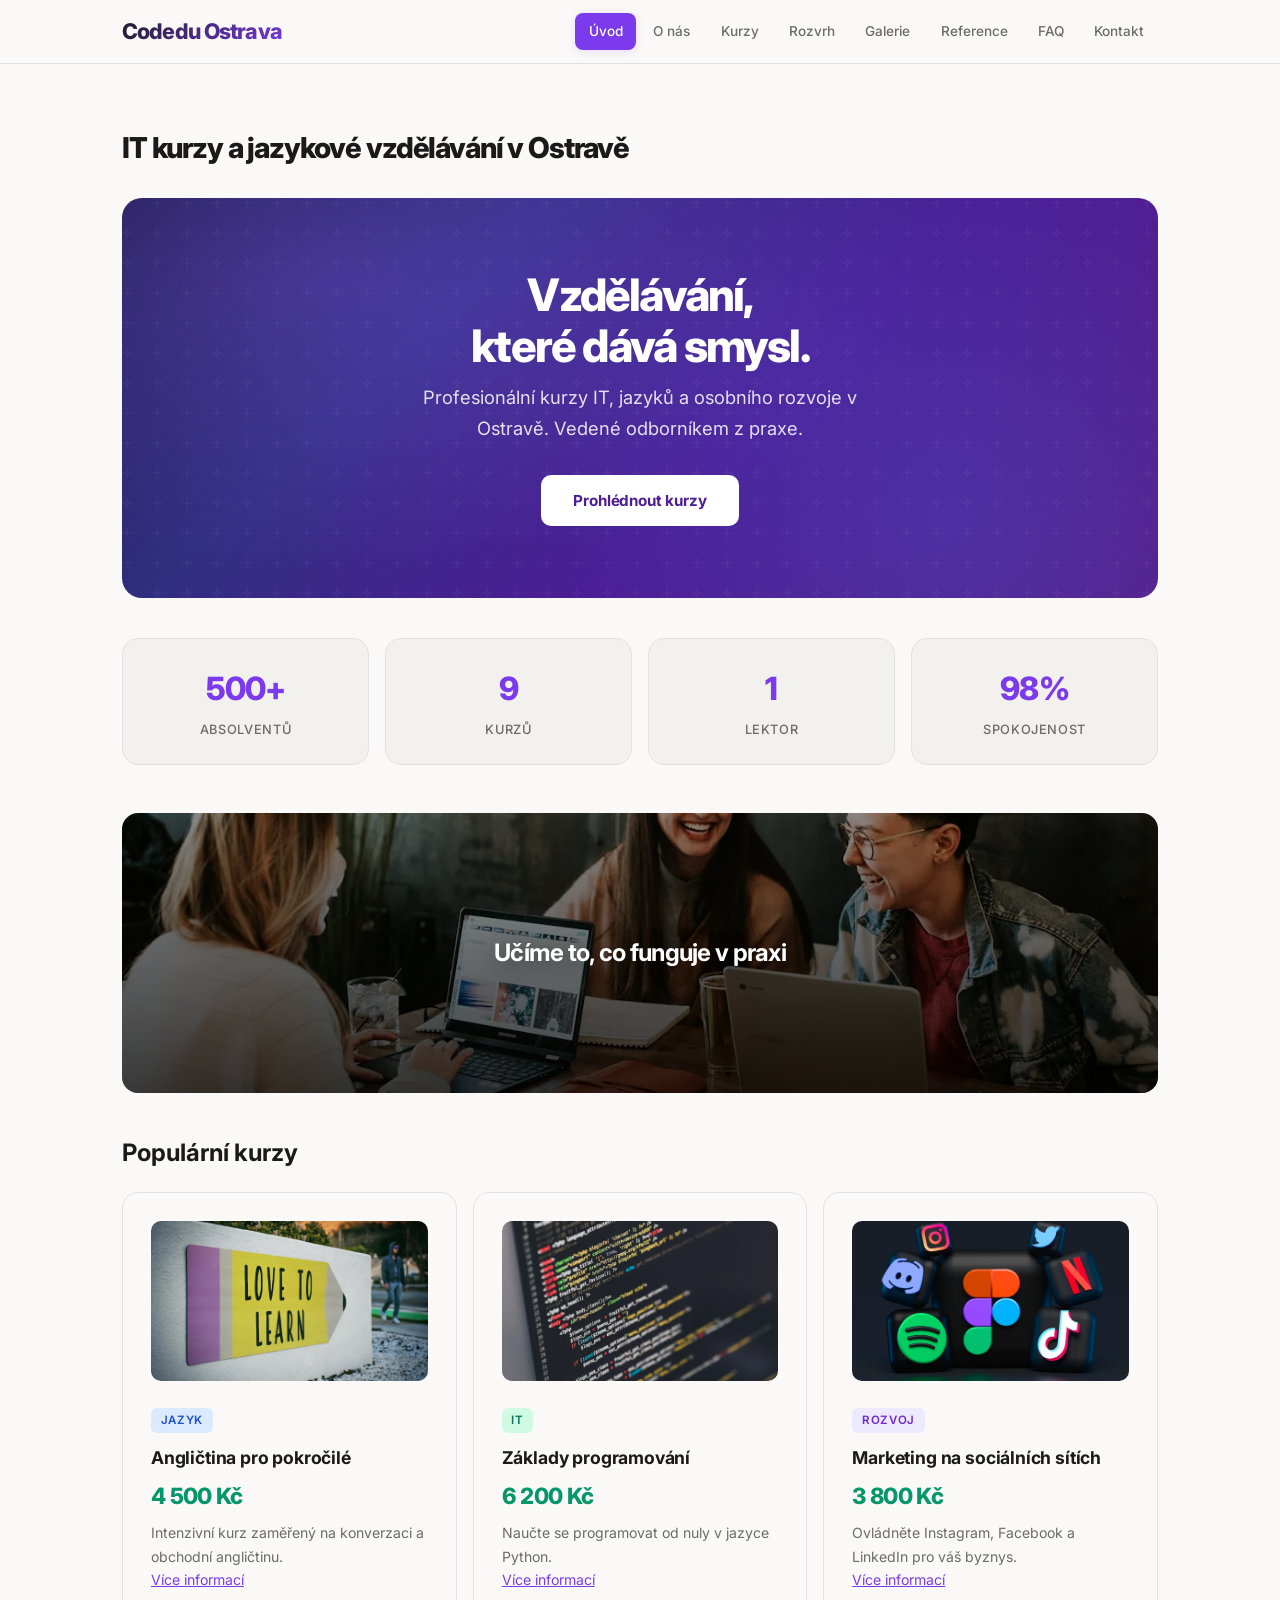
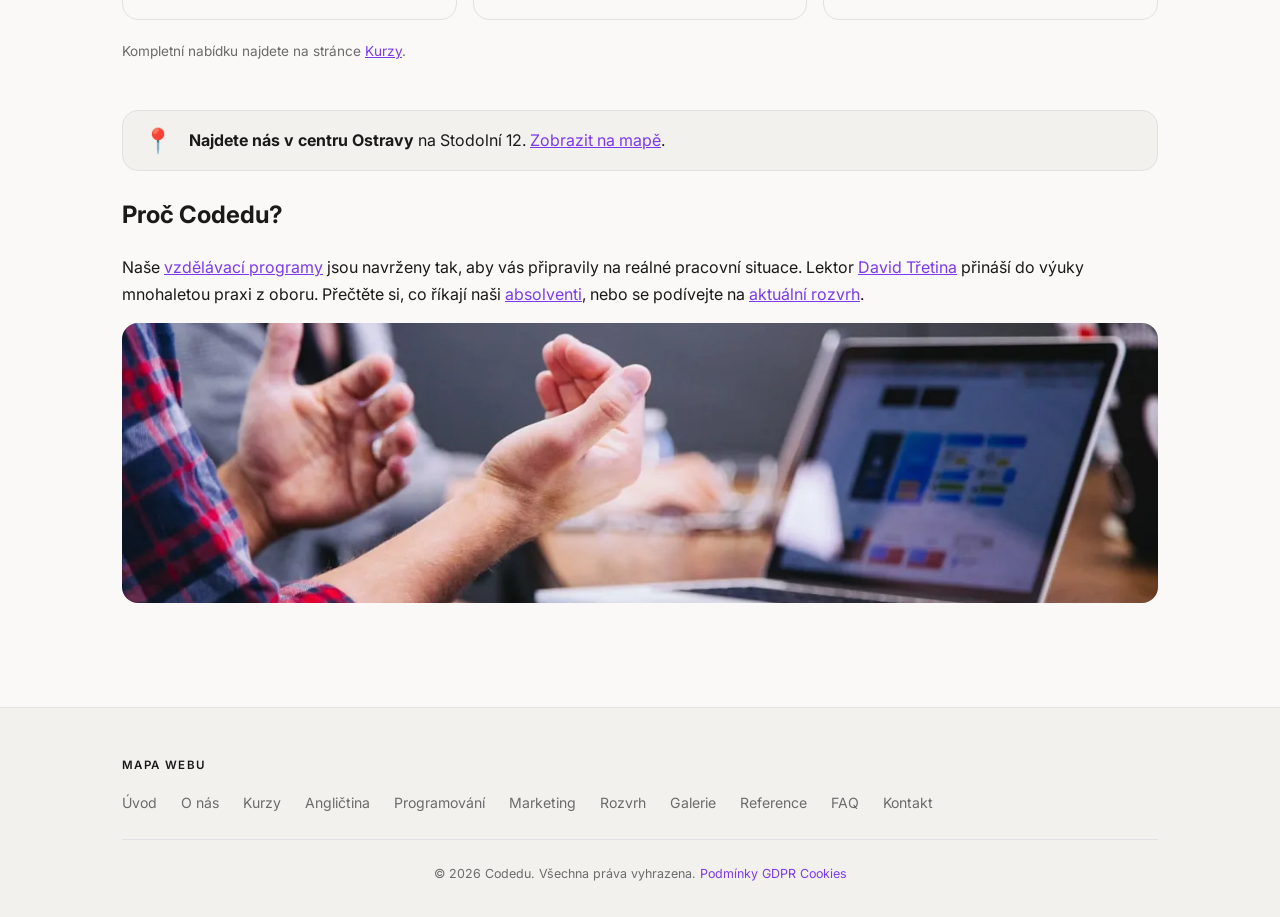
==== index.html @ c267776b "Add preconnect hints for Google Fonts origins (fonts.googleapis.com for the CSS, fonts.gstatic.com w" ====
<!DOCTYPE html>
<html lang="cs">
<head>
    <meta charset="UTF-8">
    <meta name="viewport" content="width=device-width, initial-scale=1">
    <meta name="description" content="Profesionální IT kurzy, jazykové vzdělávání a kurzy osobního rozvoje v Ostravě. Vedeno odborníkem z praxe – Codedu Ostrava.">
    <title>IT kurzy a jazykové vzdělávání v Ostravě | Codedu Ostrava</title>
    <link rel="preload" as="image" href="img/studenti-vyuka.webp" type="image/webp" fetchpriority="high">
    <link rel="preconnect" href="https://fonts.googleapis.com">
    <link rel="preconnect" href="https://fonts.gstatic.com" crossorigin>
    <link rel="stylesheet" href="https://fonts.googleapis.com/css2?family=Inter:wght@400;500;600;700;800&display=swap">
    <link rel="stylesheet" href="css/normalize.css">
    <link rel="stylesheet" href="css/style.css">
</head>
<body>
    <div class="page-wrapper">
    <header class="site-header">
        <a href="index.html" class="logo">Codedu Ostrava</a>
        <nav>
            <ul>
                <li><a href="index.html" class="active">Úvod</a></li>
                <li><a href="o-nas/">O nás</a></li>
                <li><a href="kurzy/">Kurzy</a></li>
                <li><a href="rozvrh/">Rozvrh</a></li>
                <li><a href="galerie/">Galerie</a></li>
                <li><a href="reference/">Reference</a></li>
                <li><a href="faq/">FAQ</a></li>
                <li><a href="kontakt/">Kontakt</a></li>
            </ul>
        </nav>
    </header>

        <main class="main-content">
            <h1>IT kurzy a jazykové vzdělávání v Ostravě</h1>

            <section>
                <div class="hero">
                    <h2>Vzdělávání,<br>které dává smysl.</h2>
                    <p>Profesionální kurzy IT, jazyků a osobního rozvoje v Ostravě. Vedené odborníkem z praxe.</p>
                    <a href="kurzy/" class="btn">Prohlédnout kurzy</a>
                </div>

                <div class="stats">
                    <div class="stat">
                        <div class="number">500+</div>
                        <div class="label">Absolventů</div>
                    </div>
                    <div class="stat">
                        <div class="number">9</div>
                        <div class="label">Kurzů</div>
                    </div>
                    <div class="stat">
                        <div class="number">1</div>
                        <div class="label">Lektor</div>
                    </div>
                    <div class="stat">
                        <div class="number">98%</div>
                        <div class="label">Spokojenost</div>
                    </div>
                </div>
            </section>

            <div class="img-banner">
                <picture>
                    <source type="image/webp" srcset="img/studenti-vyuka.webp">
                    <img src="img/studenti-vyuka.jpg" width="1200" height="800" alt="Studenti při výuce v centru Codedu Ostrava" fetchpriority="high">
                </picture>
                <div class="overlay">
                    <p>Učíme to, co funguje v praxi</p>
                </div>
            </div>

            <section>
                <header>
                    <h2>Populární kurzy</h2>
                </header>
                <div class="card-grid">
                    <div class="card">
                        <picture>
                            <source type="image/webp" srcset="img/anglictina.webp">
                            <img src="img/anglictina.jpg" width="1200" height="800" alt="Lektor vyučuje angličtinu pro pokročilé" loading="lazy">
                        </picture>
                        <span class="tag lang">Jazyk</span>
                        <h3>Angličtina pro pokročilé</h3>
                        <p class="price">4 500 Kč</p>
                        <p>Intenzivní kurz zaměřený na konverzaci a obchodní angličtinu.</p>
                        <p><a href="kurzy/anglictina/">Více informací</a></p>
                    </div>
                    <div class="card">
                        <picture>
                            <source type="image/webp" srcset="img/programovani.webp">
                            <img src="img/programovani.jpg" width="1200" height="800" alt="Studenti se učí programování v Pythonu" loading="lazy">
                        </picture>
                        <span class="tag it">IT</span>
                        <h3>Základy programování</h3>
                        <p class="price">6 200 Kč</p>
                        <p>Naučte se programovat od nuly v jazyce Python.</p>
                        <p><a href="kurzy/programovani/">Více informací</a></p>
                    </div>
                    <div class="card">
                        <picture>
                            <source type="image/webp" srcset="img/socialni-site.webp">
                            <img src="img/socialni-site.jpg" width="1200" height="800" alt="Marketing na sociálních sítích – přednáška" loading="lazy">
                        </picture>
                        <span class="tag dev">Rozvoj</span>
                        <h3>Marketing na sociálních sítích</h3>
                        <p class="price">3 800 Kč</p>
                        <p>Ovládněte Instagram, Facebook a LinkedIn pro váš byznys.</p>
                        <p><a href="kurzy/marketing/">Více informací</a></p>
                    </div>
                </div>
                <footer>
                    <p>Kompletní nabídku najdete na stránce <a href="kurzy/">Kurzy</a>.</p>
                </footer>
            </section>

            <div class="info-banner" role="note">
                <span class="info-banner-icon" aria-hidden="true">&#x1f4cd;</span>
                <p>
                    <strong>Najdete nás v centru Ostravy</strong> na Stodolní 12. <a href="kontakt/">Zobrazit na mapě</a>.
                </p>
            </div>

            <section>
                <header>
                    <h2>Proč Codedu?</h2>
                </header>
                <p>Naše <a href="kurzy/">vzdělávací programy</a> jsou navrženy tak, aby vás připravily na reálné pracovní situace. Lektor <a href="o-nas/">David Třetina</a> přináší do výuky mnohaletou praxi z oboru. Přečtěte si, co říkají naši <a href="reference/">absolventi</a>, nebo se podívejte na <a href="rozvrh/">aktuální rozvrh</a>.</p>
                <picture>
                    <source type="image/webp" srcset="img/kancelar.webp">
                    <img src="img/kancelar.jpg" width="1200" height="800" alt="Moderní vzdělávací prostor Codedu v Ostravě" loading="lazy" style="width:100%;height:280px;object-fit:cover;border-radius:var(--radius);margin-top:1rem;">
                </picture>
            </section>
        </main>

    <footer class="site-footer">
        <nav>
            <h3>Mapa webu</h3>
            <ul>
                <li><a href="index.html">Úvod</a></li>
                <li><a href="o-nas/">O nás</a></li>
                <li><a href="kurzy/">Kurzy</a></li>
                <li><a href="kurzy/anglictina/">Angličtina</a></li>
                <li><a href="kurzy/programovani/">Programování</a></li>
                <li><a href="kurzy/marketing/">Marketing</a></li>
                <li><a href="rozvrh/">Rozvrh</a></li>
                <li><a href="galerie/">Galerie</a></li>
                <li><a href="reference/">Reference</a></li>
                <li><a href="faq/">FAQ</a></li>
                <li><a href="kontakt/">Kontakt</a></li>
            </ul>
        </nav>
        <div class="copyright">
            <p>&copy; 2026 Codedu. Všechna práva vyhrazena. <a href="#">Podmínky</a> <a href="#">GDPR</a> <a href="#">Cookies</a></p>
        </div>
    </footer>
    </div>
    <script src="js/main.js" defer></script>
    <script src="js/gallery.js" defer></script>
</body>
</html>
---- css/style.css ----
/* Reset */
* {
    margin: 0;
    padding: 0;
    box-sizing: border-box;
}

:root {
    --bg: #faf9f7;
    --surface: #f3f1ed;
    --surface-2: #eae7e2;
    --surface-3: #e0ddd7;
    --border: #e0e1e5;
    --border-hover: #c5c7cc;
    --text: #1a1a1a;
    --text-muted: #6b6b6b;
    --accent: #7c3aed;
    --accent-2: #6d28d9;
    --accent-light: #ede9fe;
    --accent-glow: rgba(124, 58, 237, 0.08);
    --accent-glow-strong: rgba(124, 58, 237, 0.15);
    --green: #059669;
    --radius: 16px;
    --radius-sm: 10px;
    --shadow-sm: 0 1px 3px rgba(0, 0, 0, 0.06);
    --shadow-md: 0 4px 16px rgba(0, 0, 0, 0.08);
    --shadow-lg: 0 12px 40px rgba(0, 0, 0, 0.1);
}

@keyframes fadeUp {
    from { opacity: 0; transform: translateY(20px); }
    to { opacity: 1; transform: translateY(0); }
}

body {
    font-family: 'Inter', 'SF Pro Display', -apple-system, BlinkMacSystemFont, sans-serif;
    line-height: 1.65;
    color: var(--text);
    background: var(--bg);
    -webkit-font-smoothing: antialiased;
}

a {
    color: var(--accent);
    text-decoration: none;
    transition: color 0.25s;
}

a:hover {
    color: var(--accent-2);
}

.main-content p a,
.info-banner a {
    text-decoration: underline;
}

.info-banner {
    display: flex;
    align-items: center;
    gap: 1rem;
    padding: 1rem 1.25rem;
    margin-bottom: 1.5rem;
    border: 1px solid var(--border);
    border-radius: var(--radius);
    background: var(--surface);
}

.info-banner-icon {
    font-size: 1.5rem;
    line-height: 1;
}

.info-banner p {
    margin: 0;
}

/* ── Page wrapper ── */
.page-wrapper {
    min-height: 100vh;
    display: flex;
    flex-direction: column;
}

/* ── Header ── */
.site-header {
    border-bottom: 1px solid var(--border);
    display: flex;
    align-items: center;
    justify-content: space-between;
    padding: 0 max(2rem, calc((100% - 1100px) / 2 + 2rem));
    position: sticky;
    top: 0;
    z-index: 100;
    -webkit-backdrop-filter: blur(20px) saturate(1.4);
    background: rgba(250, 249, 247, 0.85);
}

.site-header .logo {
    padding: 0.85rem 0;
    text-decoration: none;
}

.site-header .logo:hover {
    text-decoration: none;
}

.site-header .logo {
    font-size: 1.35rem;
    font-weight: 800;
    letter-spacing: -0.04em;
    background: linear-gradient(135deg, #1a1a1a 0%, #7c3aed 100%);
    -webkit-background-clip: text;
    -webkit-text-fill-color: transparent;
}

.site-header nav ul {
    list-style: none;
    display: flex;
    gap: 0.2rem;
    margin: 0;
    padding: 0;
}

.site-header nav ul li a {
    display: block;
    padding: 0.45rem 0.85rem;
    color: var(--text-muted);
    font-size: 0.85rem;
    font-weight: 500;
    border-radius: 8px;
    transition: all 0.25s;
}

.site-header nav ul li a:hover {
    color: var(--text);
    background: var(--surface-2);
    text-decoration: none;
}

.site-header nav ul li a.active {
    color: #fff;
    background: var(--accent);
    text-decoration: none;
    box-shadow: 0 2px 10px var(--accent-glow-strong);
}

/* ── Page h1 ── */
.main-content > h1 {
    font-size: 1.8rem;
    font-weight: 800;
    color: var(--text);
    letter-spacing: -0.04em;
    line-height: 1.2;
    margin-bottom: 2rem;
}

/* ── Main ── */
.main-content {
    flex: 1;
    max-width: 1100px;
    width: 100%;
    margin: 0 auto;
    padding: 3rem 2rem;
    animation: fadeUp 0.6s ease-out;
}

.main-content > header {
    margin-bottom: 2.5rem;
}

.main-content > header h2 {
    font-size: 2.5rem;
    font-weight: 800;
    color: var(--text);
    letter-spacing: -0.04em;
    line-height: 1.2;
}

.main-content > header hgroup h2 {
    font-size: 2.5rem;
    font-weight: 800;
    color: var(--text);
    letter-spacing: -0.04em;
    line-height: 1.2;
}

.main-content > header hgroup h3 {
    font-size: 1.05rem;
    font-weight: 400;
    color: var(--text-muted);
    margin-top: 0.4rem;
}

/* ── Footer ── */
.site-footer {
    background: var(--surface);
    border-top: 1px solid var(--border);
    color: var(--text-muted);
    padding: 3rem max(2rem, calc((100% - 1100px) / 2 + 2rem)) 2rem;
    margin-top: auto;
}

.site-footer nav {
    margin-bottom: 1.5rem;
}

.site-footer nav h3 {
    color: var(--text);
    font-size: 0.72rem;
    font-weight: 600;
    text-transform: uppercase;
    letter-spacing: 0.12em;
    margin-bottom: 0.9rem;
}

.site-footer nav ul {
    list-style: none;
    display: flex;
    flex-wrap: wrap;
    gap: 0.4rem 1.5rem;
}

.site-footer nav ul li a {
    color: var(--text-muted);
    font-size: 0.88rem;
    transition: color 0.25s;
}

.site-footer nav ul li a:hover {
    color: var(--accent);
    text-decoration: none;
}

.site-footer .copyright {
    border-top: 1px solid var(--border);
    padding-top: 1.5rem;
    text-align: center;
    font-size: 0.78rem;
}

/* ── Sections ── */
section {
    margin-bottom: 3rem;
}

section > header {
    margin-bottom: 1.25rem;
}

section > header h3 {
    font-size: 1.25rem;
    font-weight: 700;
    color: var(--text);
    letter-spacing: -0.02em;
}

section > footer {
    margin-top: 1.25rem;
    font-size: 0.85rem;
    color: var(--text-muted);
}

/* ── Article ── */
article {
    background: var(--surface);
    border: 1px solid var(--border);
    border-radius: var(--radius);
    padding: 1.75rem;
    margin-bottom: 1rem;
    transition: border-color 0.3s, box-shadow 0.3s;
}

article:hover {
    border-color: var(--border-hover);
    box-shadow: var(--shadow-md);
}

article > header h3 {
    color: var(--text);
    font-weight: 700;
    margin-bottom: 0.4rem;
    letter-spacing: -0.01em;
}

article > header p {
    color: var(--text-muted);
    font-size: 0.88rem;
}

article > footer {
    margin-top: 1.25rem;
    font-size: 0.82rem;
    color: var(--text-muted);
    border-top: 1px solid var(--border);
    padding-top: 0.75rem;
}

/* ── Aside ── */
aside {
    background: var(--accent-light);
    border: 1px solid rgba(124, 58, 237, 0.15);
    border-left: 3px solid var(--accent);
    padding: 1.25rem 1.5rem;
    margin: 1.5rem 0;
    border-radius: var(--radius);
}

aside header h3 {
    font-size: 1rem;
    font-weight: 600;
    color: var(--accent-2);
    margin-bottom: 0.4rem;
}

/* ── hgroup ── */
hgroup h2 {
    font-size: 2.5rem;
    font-weight: 800;
    color: var(--text);
    letter-spacing: -0.04em;
}

hgroup h3 {
    font-size: 1.05rem;
    font-weight: 400;
    color: var(--text-muted);
    margin-top: 0.3rem;
}

/* ── Gallery ── */
.gallery {
    display: grid;
    grid-template-columns: repeat(auto-fill, minmax(240px, 1fr));
    gap: 1rem;
}

figure {
    margin: 0;
    border-radius: var(--radius);
    overflow: hidden;
    background: var(--bg);
    border: 1px solid var(--border);
    transition: transform 0.35s cubic-bezier(0.22, 1, 0.36, 1), border-color 0.35s, box-shadow 0.35s;
}

figure:hover {
    transform: translateY(-5px) scale(1.01);
    border-color: var(--border-hover);
    box-shadow: var(--shadow-lg);
}

figure img {
    width: 100%;
    height: 200px;
    object-fit: cover;
    display: block;
    transition: transform 0.5s cubic-bezier(0.22, 1, 0.36, 1);
}

figure:hover img {
    transform: scale(1.05);
}

figcaption {
    padding: 0.85rem 1rem;
    font-size: 0.85rem;
    color: var(--text-muted);
}

/* ── Forms ── */
/* ── Contact layout ── */
.contact-layout {
    display: grid;
    grid-template-columns: 1fr 300px;
    gap: 2.5rem;
    align-items: start;
}

.contact-form {
    margin-bottom: 0;
}

.contact-sidebar {
    background: var(--surface);
    border: 1px solid var(--border);
    border-radius: var(--radius);
    border-left: 3px solid var(--accent);
    padding: 1.75rem;
    position: sticky;
    top: 5rem;
}

.contact-sidebar header h3 {
    font-size: 1.1rem;
    font-weight: 700;
    color: var(--text);
    margin-bottom: 1.25rem;
}

.contact-item {
    margin-bottom: 1.25rem;
}

.contact-item strong {
    display: block;
    font-size: 0.78rem;
    text-transform: uppercase;
    letter-spacing: 0.06em;
    color: var(--text-muted);
    margin-bottom: 0.2rem;
}

.contact-item p {
    color: var(--text);
    font-size: 0.92rem;
    line-height: 1.5;
}

.form-row {
    display: grid;
    grid-template-columns: 1fr 1fr;
    gap: 1rem;
}

.form-group {
    margin-bottom: 1.25rem;
}

.form-group label {
    display: block;
    font-weight: 500;
    font-size: 0.88rem;
    margin-bottom: 0.45rem;
    color: var(--text);
}

.form-group input,
.form-group textarea,
.form-group select {
    width: 100%;
    padding: 0.7rem 1rem;
    background: var(--bg);
    border: 1px solid var(--border);
    border-radius: var(--radius-sm);
    font-size: 0.92rem;
    font-family: inherit;
    color: var(--text);
    transition: border-color 0.25s, box-shadow 0.25s;
}

.form-group label input[type="checkbox"] {
    width: auto;
    margin-right: 0.5rem;
    vertical-align: middle;
}

.form-group .checkbox-label {
    display: inline-flex;
    align-items: center;
    cursor: pointer;
}

.form-group input:focus,
.form-group textarea:focus,
.form-group select:focus {
    outline: none;
    border-color: var(--accent);
    box-shadow: 0 0 0 4px var(--accent-glow);
}

.form-group input::placeholder,
.form-group textarea::placeholder {
    color: #aaa;
}

.form-group small {
    display: block;
    margin-top: 0.35rem;
    color: var(--text-muted);
    font-size: 0.78rem;
}

button, .btn {
    display: inline-block;
    padding: 0.7rem 1.75rem;
    background: var(--accent);
    color: #fff;
    border: none;
    border-radius: var(--radius-sm);
    font-size: 0.92rem;
    font-weight: 600;
    cursor: pointer;
    transition: all 0.3s;
    letter-spacing: -0.01em;
}

button:hover, .btn:hover {
    background: var(--accent-2);
    box-shadow: 0 4px 15px var(--accent-glow-strong);
    transform: translateY(-1px);
}

/* ── Table ── */
table {
    width: 100%;
    border-collapse: collapse;
    margin: 1rem 0;
}

th, td {
    padding: 0.85rem 1rem;
    text-align: left;
    border-bottom: 1px solid var(--border);
}

th {
    background: var(--surface);
    font-weight: 600;
    color: var(--text);
    font-size: 0.8rem;
    text-transform: uppercase;
    letter-spacing: 0.06em;
}

tr {
    transition: background 0.2s;
}

tr:hover {
    background: var(--surface);
}

/* ── Media ── */
video, audio {
    max-width: 100%;
    border-radius: var(--radius);
    margin: 1rem 0;
}

canvas {
    border: 1px solid var(--border);
    border-radius: var(--radius);
    display: block;
    margin: 1rem 0;
}

/* ── Cards ── */
.card-grid {
    display: grid;
    grid-template-columns: repeat(auto-fill, minmax(270px, 1fr));
    gap: 1rem;
}

.card {
    background: var(--bg);
    border: 1px solid var(--border);
    border-radius: var(--radius);
    padding: 1.75rem;
    transition: all 0.35s cubic-bezier(0.22, 1, 0.36, 1);
    position: relative;
    overflow: hidden;
}

.card::before {
    content: '';
    position: absolute;
    top: 0;
    left: 0;
    right: 0;
    height: 3px;
    background: linear-gradient(90deg, #7c3aed, #059669);
    opacity: 0;
    transition: opacity 0.35s;
}

.card:hover {
    border-color: var(--border-hover);
    transform: translateY(-4px);
    box-shadow: var(--shadow-lg);
}

.card:hover::before {
    opacity: 1;
}

.card img {
    width: 100%;
    height: 160px;
    object-fit: cover;
    border-radius: var(--radius-sm);
    margin-bottom: 1rem;
}

.card .tag {
    display: inline-block;
    padding: 0.2rem 0.6rem;
    font-size: 0.72rem;
    font-weight: 600;
    text-transform: uppercase;
    letter-spacing: 0.06em;
    border-radius: 6px;
    margin-bottom: 0.6rem;
}

.card .tag.lang { background: #dbeafe; color: #1d4ed8; }
.card .tag.it { background: #d1fae5; color: #047857; }
.card .tag.dev { background: #ede9fe; color: #6d28d9; }

.card h3 {
    color: var(--text);
    font-weight: 700;
    font-size: 1.1rem;
    margin-bottom: 0.3rem;
    letter-spacing: -0.01em;
}

.card .price {
    font-size: 1.4rem;
    font-weight: 800;
    color: var(--green);
    margin: 0.4rem 0;
    letter-spacing: -0.03em;
}

.card p {
    color: var(--text-muted);
    font-size: 0.88rem;
}

/* ── FAQ ── */
details {
    border: 1px solid var(--border);
    border-radius: var(--radius);
    margin-bottom: 0.6rem;
    overflow: hidden;
    transition: border-color 0.25s;
}

details:hover {
    border-color: var(--border-hover);
}

details summary {
    padding: 1.1rem 1.4rem;
    font-weight: 600;
    font-size: 0.95rem;
    cursor: pointer;
    background: var(--surface);
    color: var(--text);
    transition: background 0.25s;
}

details summary:hover {
    background: var(--surface-2);
}

details[open] summary {
    border-bottom: 1px solid var(--border);
    color: var(--accent);
}

details .answer {
    padding: 1.1rem 1.4rem;
    color: var(--text-muted);
}

/* ── Hero ── */
.hero {
    position: relative;
    padding: 4.5rem 2.5rem;
    border-radius: 20px;
    margin-bottom: 2.5rem;
    text-align: center;
    overflow: hidden;
    color: #fff;
    background: linear-gradient(135deg, #1e1b4b 0%, #312e81 30%, #4c1d95 60%, #581c87 100%);
}

.hero::before {
    content: '';
    position: absolute;
    top: 0; right: 0; bottom: 0; left: 0;
    pointer-events: none;
    background:
        radial-gradient(ellipse 600px 300px at 20% 20%, rgba(139, 92, 246, 0.3), transparent),
        radial-gradient(ellipse 400px 400px at 80% 80%, rgba(59, 130, 246, 0.2), transparent);
}

.hero::after {
    content: '';
    position: absolute;
    top: 0; right: 0; bottom: 0; left: 0;
    pointer-events: none;
    background: url("data:image/svg+xml,%3Csvg width='60' height='60' viewBox='0 0 60 60' xmlns='http://www.w3.org/2000/svg'%3E%3Cg fill='none' fill-rule='evenodd'%3E%3Cg fill='%23ffffff' fill-opacity='0.03'%3E%3Cpath d='M36 34v-4h-2v4h-4v2h4v4h2v-4h4v-2h-4zm0-30V0h-2v4h-4v2h4v4h2V6h4V4h-4zM6 34v-4H4v4H0v2h4v4h2v-4h4v-2H6zM6 4V0H4v4H0v2h4v4h2V6h4V4H6z'/%3E%3C/g%3E%3C/g%3E%3C/svg%3E");
}

.hero h2 {
    font-size: 2.8rem;
    font-weight: 800;
    margin-bottom: 0.6rem;
    letter-spacing: -0.04em;
    position: relative;
    line-height: 1.15;
}

.hero p {
    font-size: 1.15rem;
    opacity: 0.85;
    position: relative;
    max-width: 500px;
    margin: 0 auto;
}

.hero .btn {
    margin-top: 2rem;
    background: #fff;
    color: #4c1d95;
    font-weight: 700;
    position: relative;
    padding: 0.8rem 2rem;
    font-size: 0.95rem;
}

.hero .btn:hover {
    background: #f0ecff;
    box-shadow: 0 0 40px rgba(255, 255, 255, 0.2);
    transform: translateY(-2px);
}

/* ── Image banner ── */
.img-banner {
    width: 100%;
    border-radius: var(--radius);
    overflow: hidden;
    margin-bottom: 2.5rem;
    position: relative;
}

.img-banner img {
    width: 100%;
    height: 280px;
    object-fit: cover;
    display: block;
    filter: brightness(0.7);
}

.img-banner .overlay {
    position: absolute;
    top: 0; right: 0; bottom: 0; left: 0;
    display: flex;
    align-items: center;
    justify-content: center;
    background: linear-gradient(to top, rgba(0, 0, 0, 0.6), transparent);
}

.img-banner .overlay p {
    color: #fff;
    font-size: 1.5rem;
    font-weight: 700;
    letter-spacing: -0.03em;
    text-shadow: 0 2px 20px rgba(0, 0, 0, 0.5);
}

/* ── Stats ── */
.stats {
    display: grid;
    grid-template-columns: repeat(auto-fit, minmax(140px, 1fr));
    gap: 1rem;
    margin: 2.5rem 0;
}

.stat {
    text-align: center;
    background: var(--surface);
    border: 1px solid var(--border);
    border-radius: var(--radius);
    padding: 1.5rem 1rem;
    transition: all 0.35s cubic-bezier(0.22, 1, 0.36, 1);
}

.stat:hover {
    border-color: var(--accent);
    box-shadow: 0 4px 20px var(--accent-glow);
    transform: translateY(-3px);
}

.stat .number {
    font-size: 2rem;
    font-weight: 800;
    color: var(--accent);
    letter-spacing: -0.03em;
}

.stat .label {
    font-size: 0.8rem;
    color: var(--text-muted);
    margin-top: 0.2rem;
    text-transform: uppercase;
    letter-spacing: 0.05em;
    font-weight: 500;
}

/* ── About image section ── */
.about-img {
    border-radius: var(--radius);
    overflow: hidden;
    margin-bottom: 2rem;
    border: 1px solid var(--border);
}

.about-img img {
    width: 100%;
    height: 300px;
    object-fit: cover;
    display: block;
}

/* ── Hamburger menu ── */
.nav-toggle {
    display: none;
    background: none;
    border: none;
    padding: 0.5rem;
    cursor: pointer;
    flex-direction: column;
    gap: 5px;
    box-shadow: none;
}

.nav-toggle:hover {
    background: none;
    box-shadow: none;
    transform: none;
}

.nav-toggle span {
    display: block;
    width: 24px;
    height: 2px;
    background: var(--text);
    transition: all 0.3s;
    border-radius: 2px;
}

.nav-toggle.active span:nth-child(1) {
    transform: rotate(45deg) translate(5px, 5px);
}

.nav-toggle.active span:nth-child(2) {
    opacity: 0;
}

.nav-toggle.active span:nth-child(3) {
    transform: rotate(-45deg) translate(5px, -5px);
}


/* ── Bootstrap Carousel custom ── */
#heroCarousel {
    border-radius: var(--radius);
    overflow: hidden;
    border: 1px solid var(--border);
}

#heroCarousel .carousel-caption {
    background: linear-gradient(to top, rgba(0, 0, 0, 0.6), transparent);
    bottom: 0;
    left: 0;
    right: 0;
    padding: 2rem 1.5rem 1.5rem;
}

#heroCarousel .carousel-caption h3 {
    font-size: 1.4rem;
    font-weight: 700;
    letter-spacing: -0.02em;
    text-shadow: 0 2px 10px rgba(0, 0, 0, 0.4);
    margin: 0;
}

#heroCarousel .carousel-control-prev,
#heroCarousel .carousel-control-next {
    width: 3rem;
    opacity: 0;
    transition: opacity 0.3s;
}

#heroCarousel:hover .carousel-control-prev,
#heroCarousel:hover .carousel-control-next {
    opacity: 0.8;
}

/* ── Bootstrap Modal Lightbox ── */
#galleryModal .modal-content {
    border-radius: var(--radius);
}

#galleryModal .modal-body img {
    max-height: 70vh;
    object-fit: contain;
}

#galleryModal .modal-footer .btn {
    padding: 0.35rem 1rem;
    font-size: 0.85rem;
}

/* ── Bootstrap Alert custom ── */
.alert {
    border-radius: var(--radius) !important;
    font-size: 0.92rem;
}

/* ── Scroll animations ── */
.animate-on-scroll {
    opacity: 0;
    transform: translateY(20px);
    transition: opacity 0.6s ease-out, transform 0.6s ease-out;
}

.animate-on-scroll.visible {
    opacity: 1;
    transform: translateY(0);
}

/* ── Responsive ── */
@media (max-width: 768px) {
    .site-header {
        flex-direction: column;
        text-align: center;
        padding: 0.75rem 1rem;
        gap: 0.5rem;
    }

    .nav-toggle {
        display: flex;
    }

    .site-header nav {
        display: none;
        width: 100%;
    }

    .site-header nav.nav-open {
        display: block;
    }

    .site-header nav ul {
        flex-direction: column;
        gap: 0.2rem;
    }

    .site-footer {
        padding: 2rem 1rem 1.5rem;
    }

    .main-content {
        padding: 2rem 1rem;
    }

    .main-content > header h2,
    .main-content > header hgroup h2,
    hgroup h2 {
        font-size: 1.8rem;
    }

    .hero {
        padding: 3rem 1.5rem;
    }

    .hero h2 {
        font-size: 1.8rem;
    }

    .stats {
        grid-template-columns: repeat(2, 1fr);
    }

    .site-footer nav ul {
        flex-direction: column;
        gap: 0.3rem;
    }

    .contact-layout {
        grid-template-columns: 1fr;
    }

    .contact-sidebar {
        position: static;
    }

    .form-row {
        grid-template-columns: 1fr;
    }
}
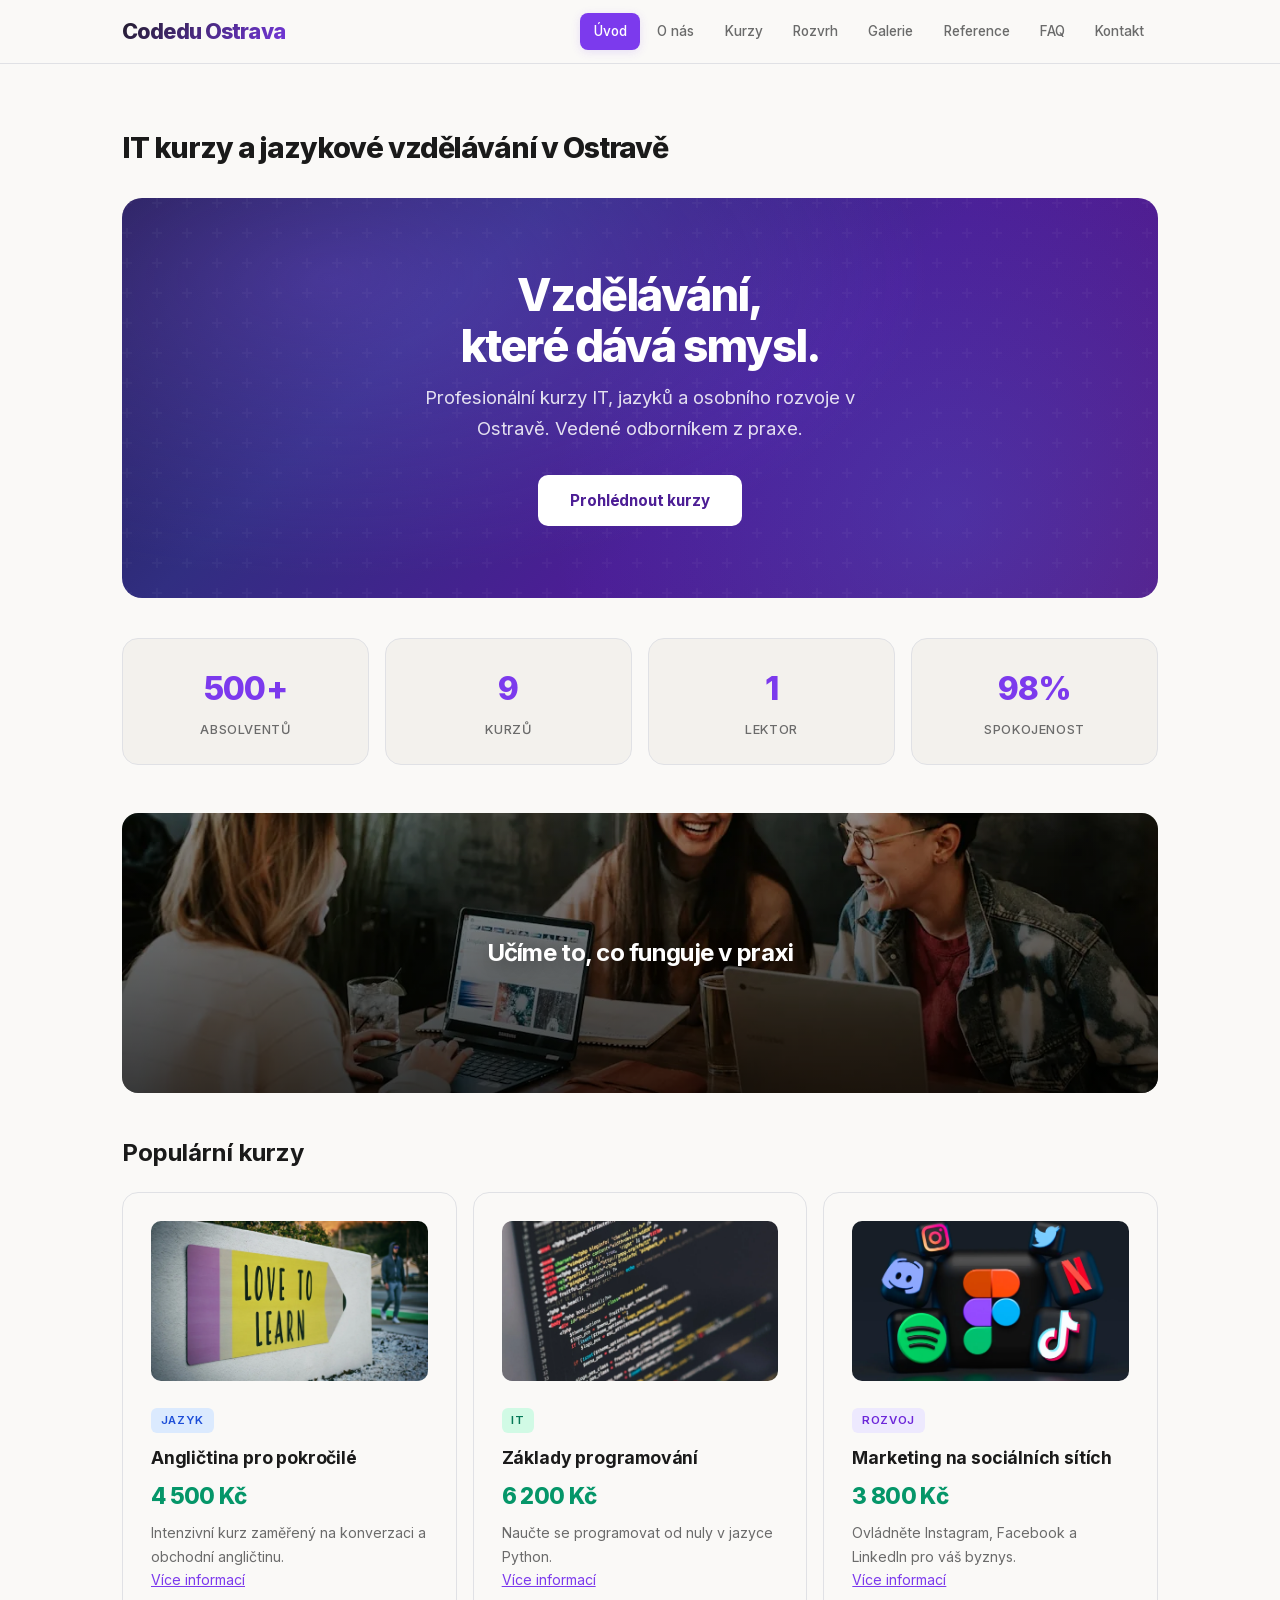
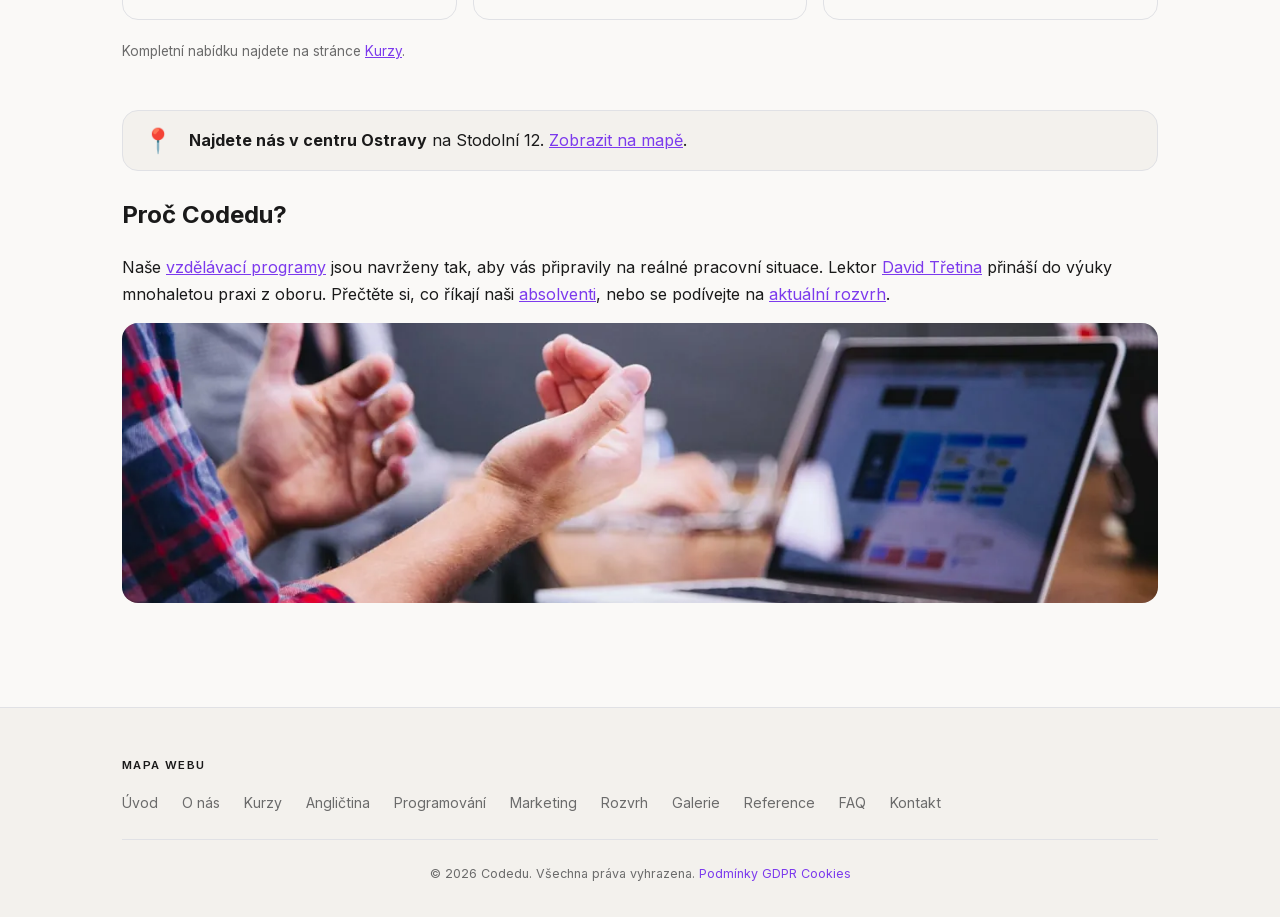
==== commit 75933d21: "Self-host the Inter variable font (latin + latin-ext woff2 subsets, 130 KB total) under css/fonts/, " ====
--- a/index.html
+++ b/index.html
@@ -6,9 +6,7 @@
     <meta name="description" content="Profesionální IT kurzy, jazykové vzdělávání a kurzy osobního rozvoje v Ostravě. Vedeno odborníkem z praxe – Codedu Ostrava.">
     <title>IT kurzy a jazykové vzdělávání v Ostravě | Codedu Ostrava</title>
     <link rel="preload" as="image" href="img/studenti-vyuka.webp" type="image/webp" fetchpriority="high">
-    <link rel="preconnect" href="https://fonts.googleapis.com">
-    <link rel="preconnect" href="https://fonts.gstatic.com" crossorigin>
-    <link rel="stylesheet" href="https://fonts.googleapis.com/css2?family=Inter:wght@400;500;600;700;800&display=swap">
+    <link rel="preload" as="font" href="css/fonts/Inter-latin.woff2" type="font/woff2" crossorigin>
     <link rel="stylesheet" href="css/normalize.css">
     <link rel="stylesheet" href="css/style.css">
 </head>
--- a/css/style.css
+++ b/css/style.css
@@ -1,3 +1,21 @@
+@font-face {
+    font-family: 'Inter';
+    font-style: normal;
+    font-weight: 100 900;
+    font-display: swap;
+    src: url('fonts/Inter-latin.woff2') format('woff2');
+    unicode-range: U+0000-00FF, U+0131, U+0152-0153, U+02BB-02BC, U+02C6, U+02DA, U+02DC, U+0304, U+0308, U+0329, U+2000-206F, U+20AC, U+2122, U+2191, U+2193, U+2212, U+2215, U+FEFF, U+FFFD;
+}
+
+@font-face {
+    font-family: 'Inter';
+    font-style: normal;
+    font-weight: 100 900;
+    font-display: swap;
+    src: url('fonts/Inter-latin-ext.woff2') format('woff2');
+    unicode-range: U+0100-02BA, U+02BD-02C5, U+02C7-02CC, U+02CE-02D7, U+02DD-02FF, U+0304, U+0308, U+0329, U+1D00-1DBF, U+1E00-1E9F, U+1EF2-1EFF, U+2020, U+20A0-20AB, U+20AD-20C0, U+2113, U+2C60-2C7F, U+A720-A7FF;
+}
+
 /* Reset */
 * {
     margin: 0;
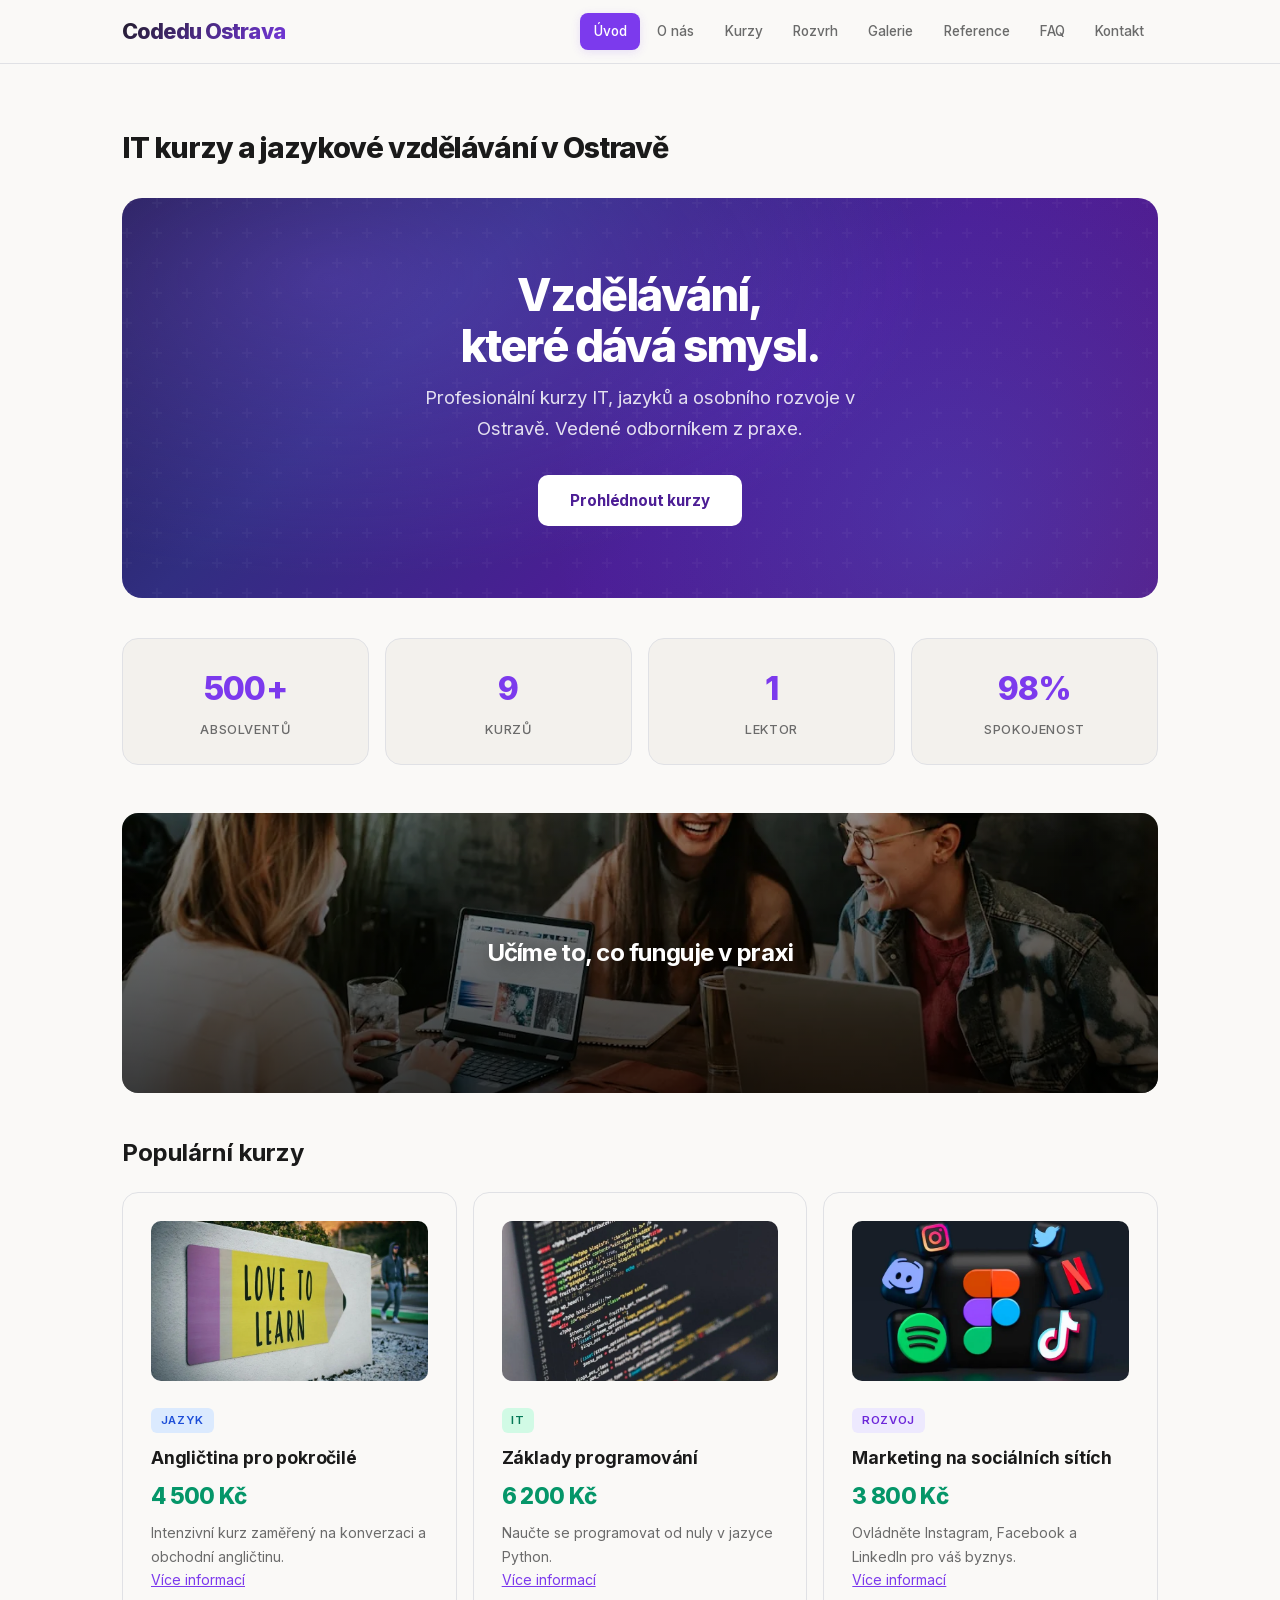
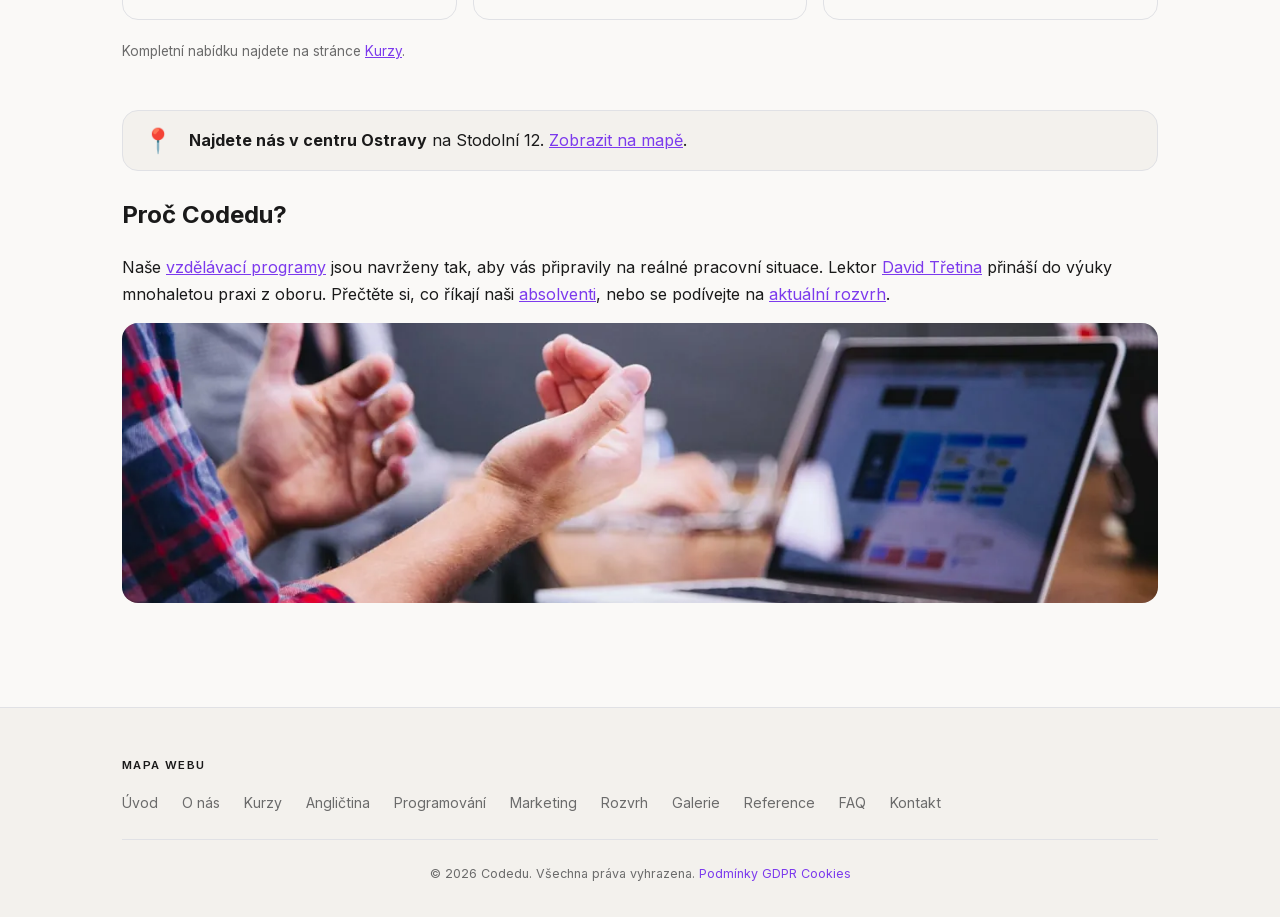
==== commit d7294fce: "Add 800-px JPG and WebP variants for the five homepage images and hook them up via responsive srcset" ====
--- a/index.html
+++ b/index.html
@@ -5,9 +5,9 @@
     <meta name="viewport" content="width=device-width, initial-scale=1">
     <meta name="description" content="Profesionální IT kurzy, jazykové vzdělávání a kurzy osobního rozvoje v Ostravě. Vedeno odborníkem z praxe – Codedu Ostrava.">
     <title>IT kurzy a jazykové vzdělávání v Ostravě | Codedu Ostrava</title>
-    <link rel="preload" as="image" href="img/studenti-vyuka.webp" type="image/webp" fetchpriority="high">
+    <link rel="preload" as="image" imagesrcset="img/studenti-vyuka-800.webp 800w, img/studenti-vyuka.webp 1200w" imagesizes="(max-width: 1100px) 100vw, 1100px" type="image/webp" fetchpriority="high">
     <link rel="preload" as="font" href="css/fonts/Inter-latin.woff2" type="font/woff2" crossorigin>
-    <link rel="stylesheet" href="css/normalize.css">
+    <link rel="preload" as="font" href="css/fonts/Inter-latin-ext.woff2" type="font/woff2" crossorigin>
     <link rel="stylesheet" href="css/style.css">
 </head>
 <body>
@@ -60,8 +60,8 @@
 
             <div class="img-banner">
                 <picture>
-                    <source type="image/webp" srcset="img/studenti-vyuka.webp">
-                    <img src="img/studenti-vyuka.jpg" width="1200" height="800" alt="Studenti při výuce v centru Codedu Ostrava" fetchpriority="high">
+                    <source type="image/webp" srcset="img/studenti-vyuka-800.webp 800w, img/studenti-vyuka.webp 1200w" sizes="(max-width: 1100px) 100vw, 1100px">
+                    <img src="img/studenti-vyuka.jpg" srcset="img/studenti-vyuka-800.jpg 800w, img/studenti-vyuka.jpg 1200w" sizes="(max-width: 1100px) 100vw, 1100px" width="1200" height="800" alt="Studenti při výuce v centru Codedu Ostrava" fetchpriority="high">
                 </picture>
                 <div class="overlay">
                     <p>Učíme to, co funguje v praxi</p>
@@ -75,8 +75,8 @@
                 <div class="card-grid">
                     <div class="card">
                         <picture>
-                            <source type="image/webp" srcset="img/anglictina.webp">
-                            <img src="img/anglictina.jpg" width="1200" height="800" alt="Lektor vyučuje angličtinu pro pokročilé" loading="lazy">
+                            <source type="image/webp" srcset="img/anglictina-800.webp 800w, img/anglictina.webp 1200w" sizes="(max-width: 768px) 100vw, 322px">
+                            <img src="img/anglictina.jpg" srcset="img/anglictina-800.jpg 800w, img/anglictina.jpg 1200w" sizes="(max-width: 768px) 100vw, 322px" width="1200" height="800" alt="Lektor vyučuje angličtinu pro pokročilé" loading="lazy">
                         </picture>
                         <span class="tag lang">Jazyk</span>
                         <h3>Angličtina pro pokročilé</h3>
@@ -86,8 +86,8 @@
                     </div>
                     <div class="card">
                         <picture>
-                            <source type="image/webp" srcset="img/programovani.webp">
-                            <img src="img/programovani.jpg" width="1200" height="800" alt="Studenti se učí programování v Pythonu" loading="lazy">
+                            <source type="image/webp" srcset="img/programovani-800.webp 800w, img/programovani.webp 1200w" sizes="(max-width: 768px) 100vw, 322px">
+                            <img src="img/programovani.jpg" srcset="img/programovani-800.jpg 800w, img/programovani.jpg 1200w" sizes="(max-width: 768px) 100vw, 322px" width="1200" height="800" alt="Studenti se učí programování v Pythonu" loading="lazy">
                         </picture>
                         <span class="tag it">IT</span>
                         <h3>Základy programování</h3>
@@ -97,8 +97,8 @@
                     </div>
                     <div class="card">
                         <picture>
-                            <source type="image/webp" srcset="img/socialni-site.webp">
-                            <img src="img/socialni-site.jpg" width="1200" height="800" alt="Marketing na sociálních sítích – přednáška" loading="lazy">
+                            <source type="image/webp" srcset="img/socialni-site-800.webp 800w, img/socialni-site.webp 1200w" sizes="(max-width: 768px) 100vw, 322px">
+                            <img src="img/socialni-site.jpg" srcset="img/socialni-site-800.jpg 800w, img/socialni-site.jpg 1200w" sizes="(max-width: 768px) 100vw, 322px" width="1200" height="800" alt="Marketing na sociálních sítích – přednáška" loading="lazy">
                         </picture>
                         <span class="tag dev">Rozvoj</span>
                         <h3>Marketing na sociálních sítích</h3>
@@ -125,8 +125,8 @@
                 </header>
                 <p>Naše <a href="kurzy/">vzdělávací programy</a> jsou navrženy tak, aby vás připravily na reálné pracovní situace. Lektor <a href="o-nas/">David Třetina</a> přináší do výuky mnohaletou praxi z oboru. Přečtěte si, co říkají naši <a href="reference/">absolventi</a>, nebo se podívejte na <a href="rozvrh/">aktuální rozvrh</a>.</p>
                 <picture>
-                    <source type="image/webp" srcset="img/kancelar.webp">
-                    <img src="img/kancelar.jpg" width="1200" height="800" alt="Moderní vzdělávací prostor Codedu v Ostravě" loading="lazy" style="width:100%;height:280px;object-fit:cover;border-radius:var(--radius);margin-top:1rem;">
+                    <source type="image/webp" srcset="img/kancelar-800.webp 800w, img/kancelar.webp 1200w" sizes="(max-width: 1100px) 100vw, 1100px">
+                    <img src="img/kancelar.jpg" srcset="img/kancelar-800.jpg 800w, img/kancelar.jpg 1200w" sizes="(max-width: 1100px) 100vw, 1100px" width="1200" height="800" alt="Moderní vzdělávací prostor Codedu v Ostravě" loading="lazy" style="width:100%;height:280px;object-fit:cover;border-radius:var(--radius);margin-top:1rem;">
                 </picture>
             </section>
         </main>
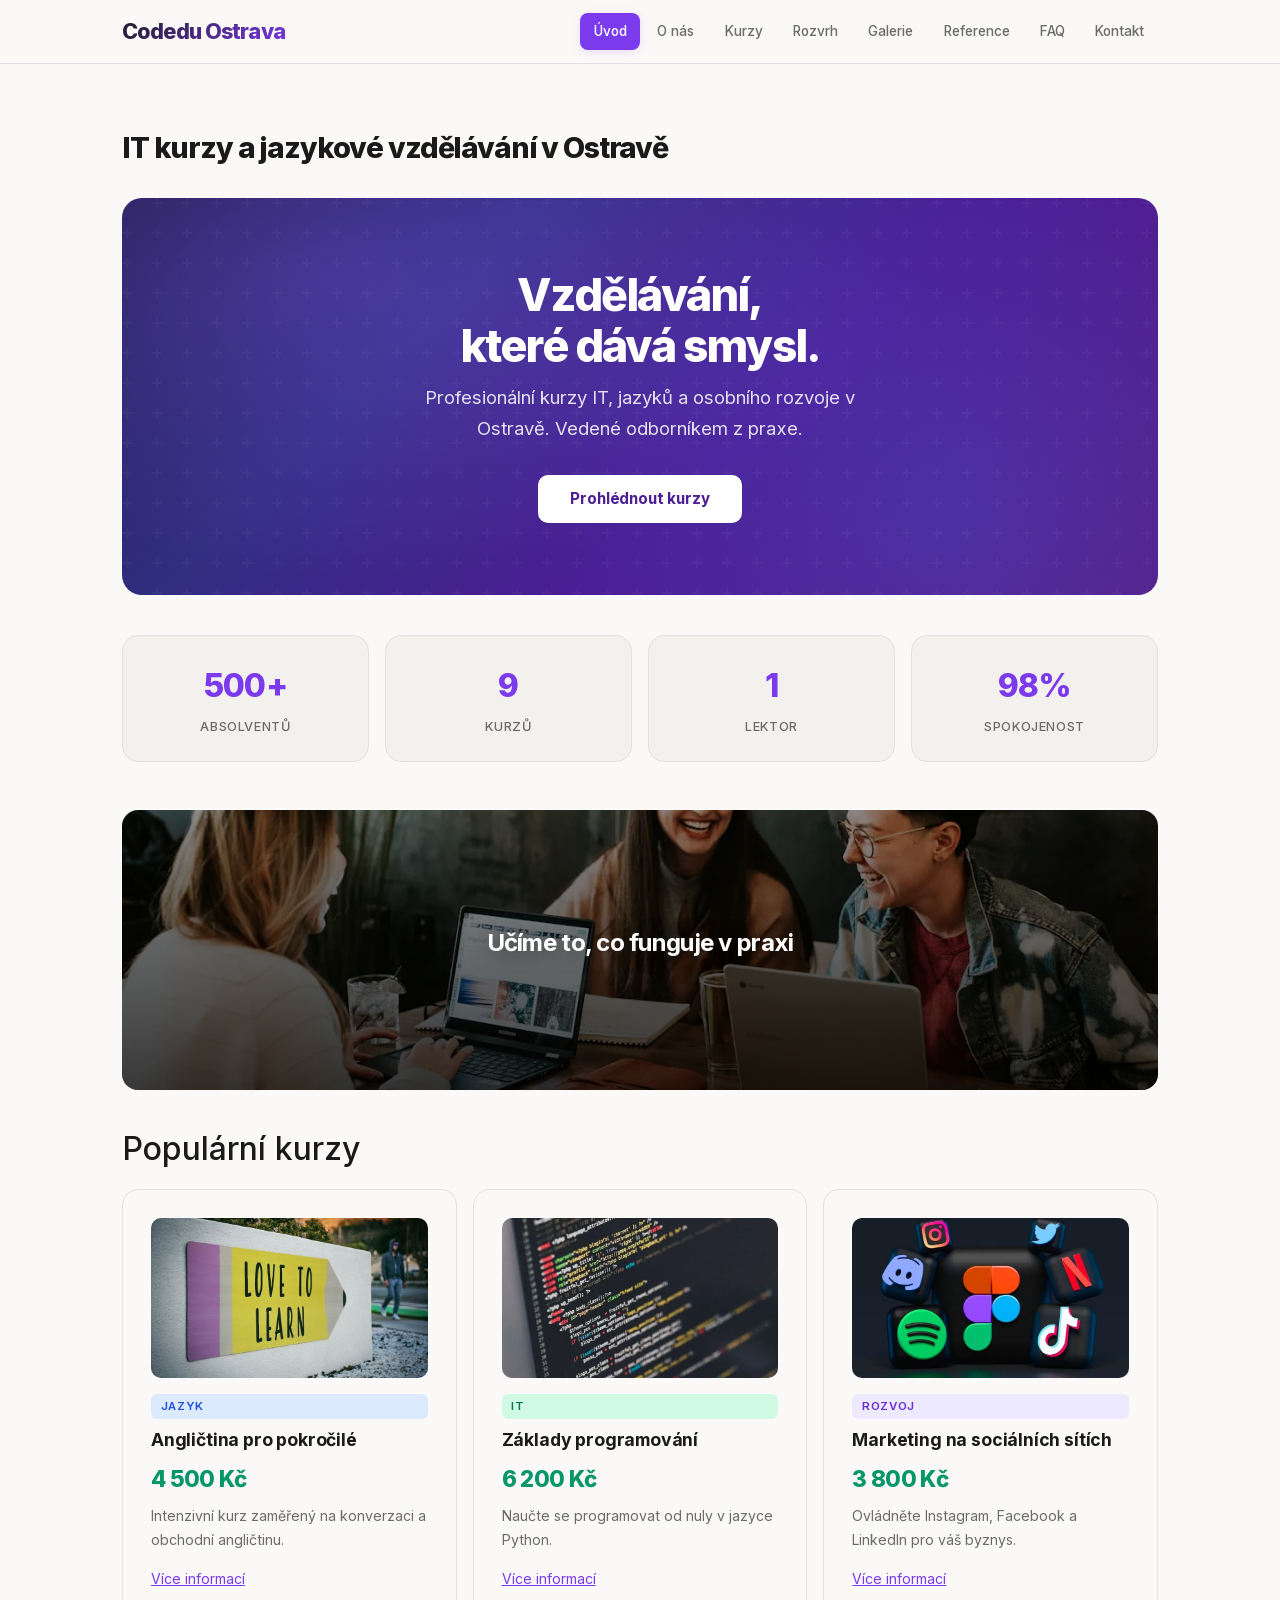
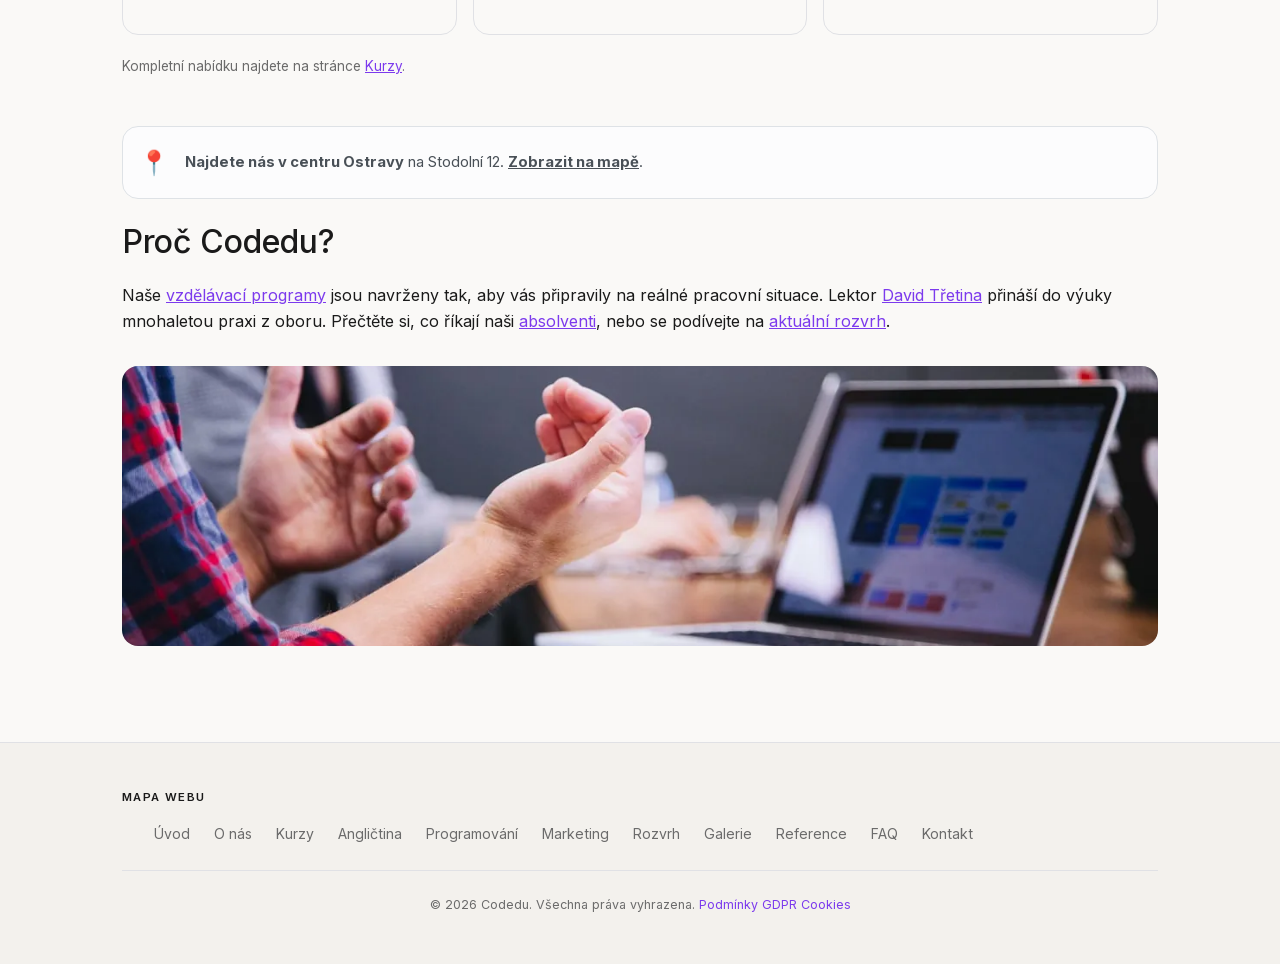
==== commit ad9104f4: "Restore the Bootstrap-based info panel on the homepage: bring back the Bootstrap CSS link and the jQ" ====
--- a/index.html
+++ b/index.html
@@ -8,7 +8,10 @@
     <link rel="preload" as="image" imagesrcset="img/studenti-vyuka-800.webp 800w, img/studenti-vyuka.webp 1200w" imagesizes="(max-width: 1100px) 100vw, 1100px" type="image/webp" fetchpriority="high">
     <link rel="preload" as="font" href="css/fonts/Inter-latin.woff2" type="font/woff2" crossorigin>
     <link rel="preload" as="font" href="css/fonts/Inter-latin-ext.woff2" type="font/woff2" crossorigin>
+    <link rel="stylesheet" href="https://cdn.jsdelivr.net/npm/bootstrap@5.3.3/dist/css/bootstrap.min.css">
     <link rel="stylesheet" href="css/style.css">
+    <script src="https://code.jquery.com/jquery-3.7.1.min.js" defer></script>
+    <script src="https://cdn.jsdelivr.net/npm/bootstrap@5.3.3/dist/js/bootstrap.bundle.min.js" defer></script>
 </head>
 <body>
     <div class="page-wrapper">
@@ -112,11 +115,11 @@
                 </footer>
             </section>
 
-            <div class="info-banner" role="note">
-                <span class="info-banner-icon" aria-hidden="true">&#x1f4cd;</span>
-                <p>
-                    <strong>Najdete nás v centru Ostravy</strong> na Stodolní 12. <a href="kontakt/">Zobrazit na mapě</a>.
-                </p>
+            <div class="alert alert-light border d-flex align-items-center gap-3 mb-4" role="alert">
+                <span style="font-size:1.5rem;" aria-hidden="true">&#x1f4cd;</span>
+                <div>
+                    <strong>Najdete nás v centru Ostravy</strong> na Stodolní 12. <a href="kontakt/" class="alert-link">Zobrazit na mapě</a>.
+                </div>
             </div>
 
             <section>
